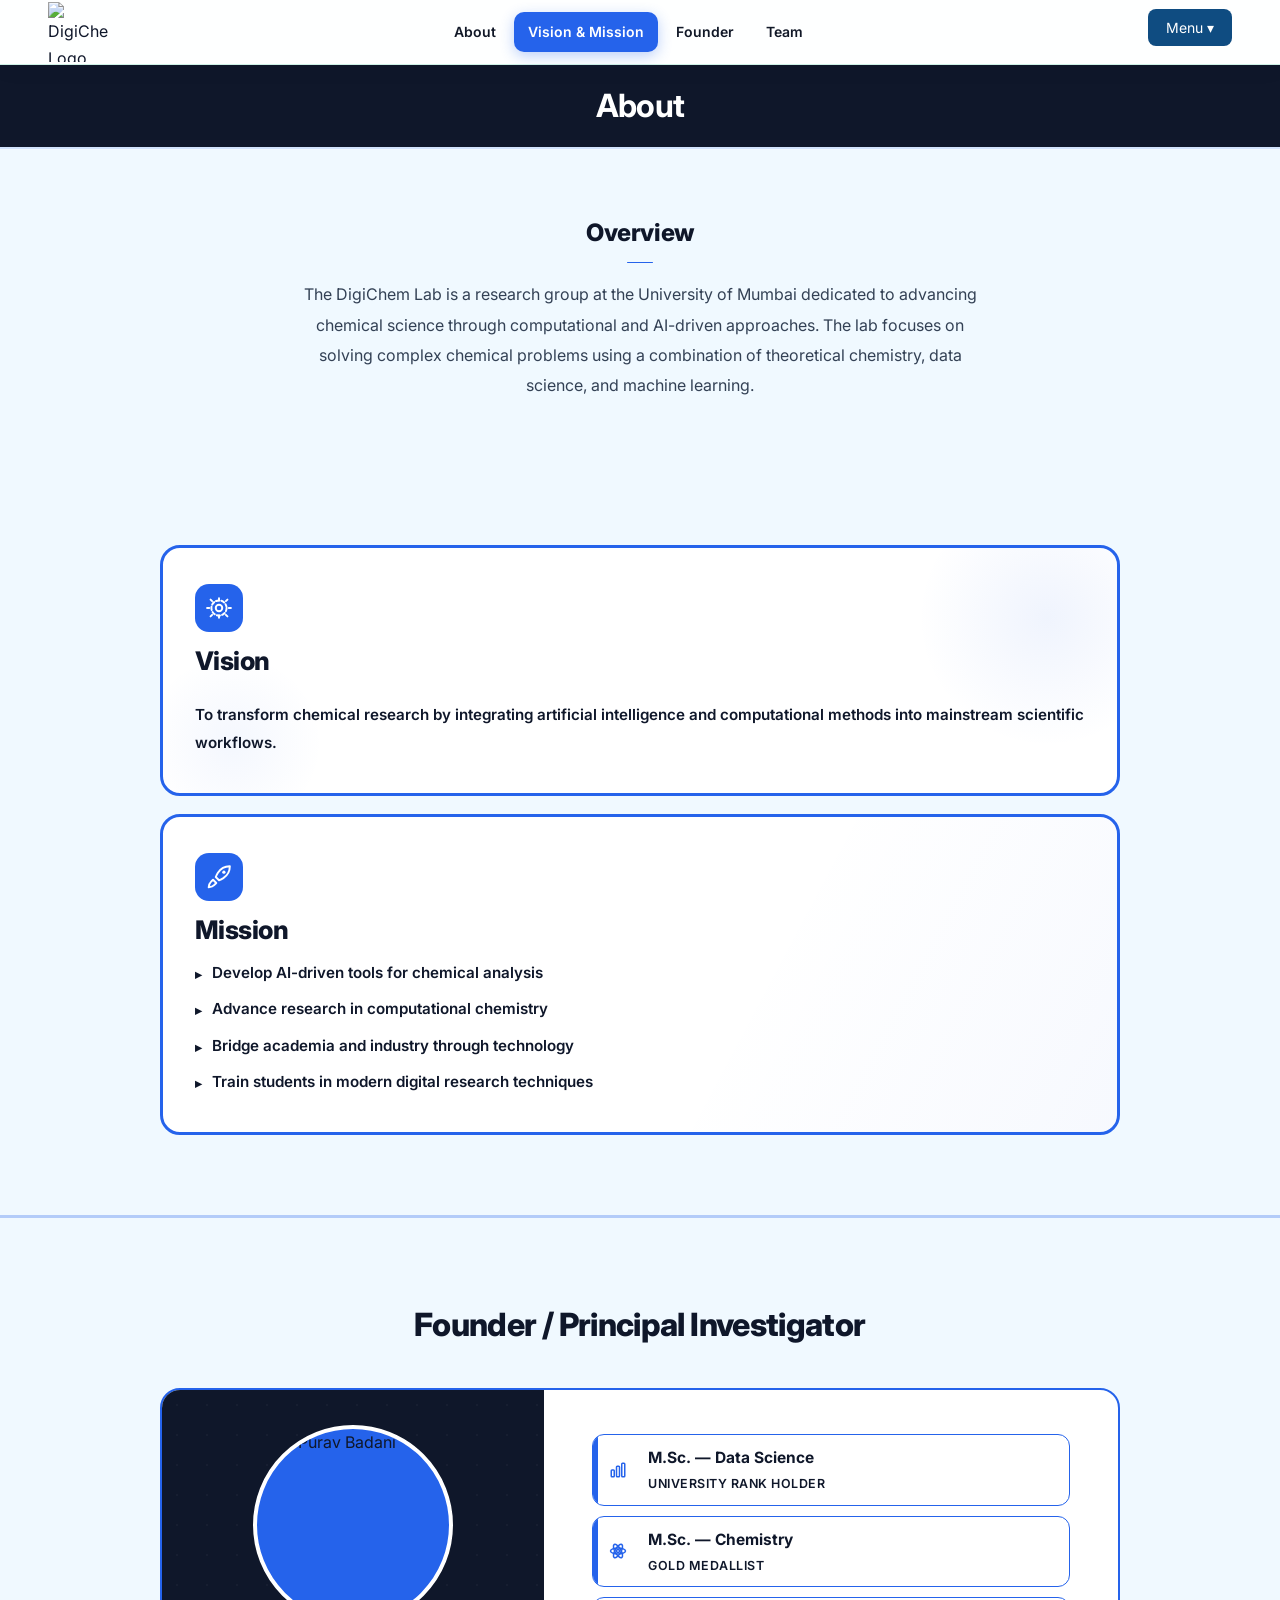
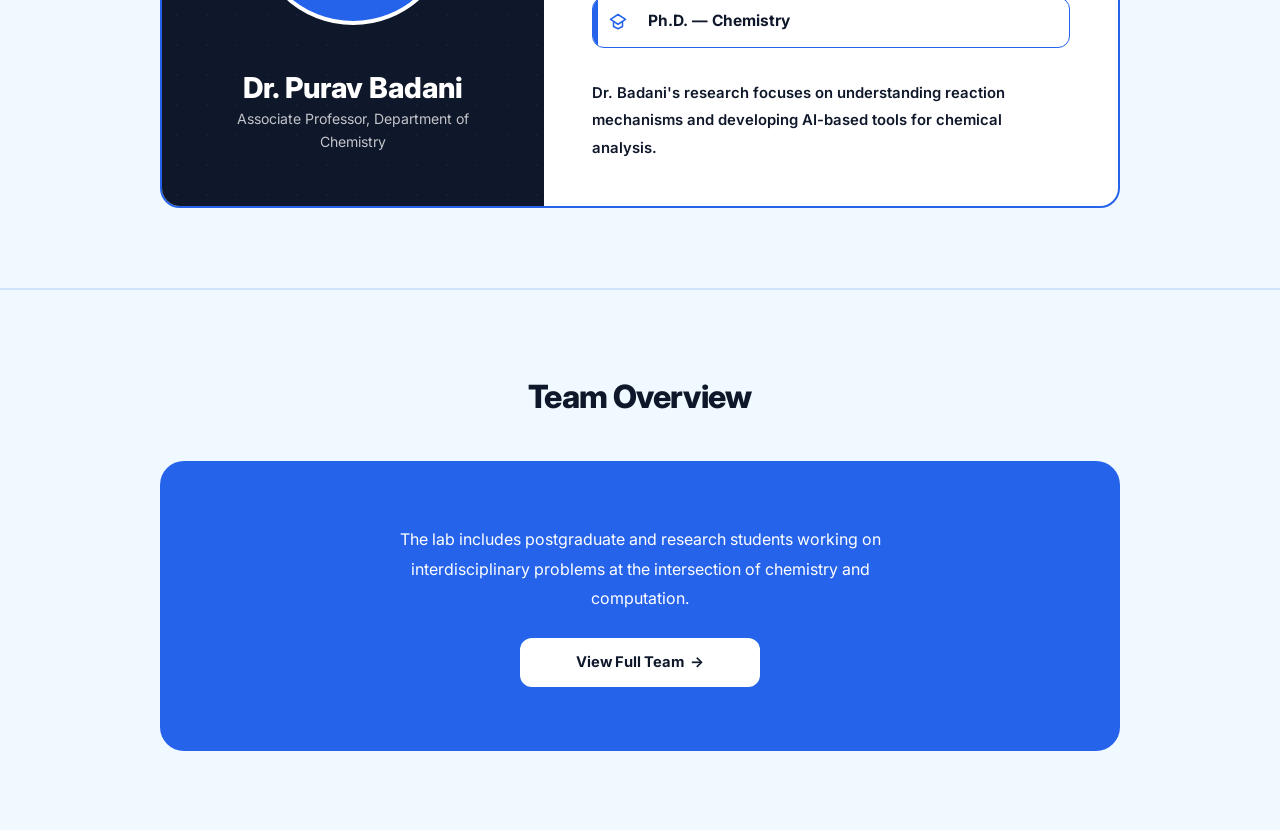
==== about page.html @ d2b0da03 "Add files via upload" ====
<!DOCTYPE html>
<html lang="en">
<head>
<meta charset="UTF-8">
<meta name="viewport" content="width=device-width, initial-scale=1.0, maximum-scale=1.0">
<title>About | DigiChem Lab</title>
<link rel="icon" type="image/svg" href="images/logo.svg">
<link href="https://fonts.googleapis.com/css2?family=Inter:opsz,wght@14..32,300;14..32,400;14..32,500;14..32,600;14..32,700;14..32,800&display=swap" rel="stylesheet">
<style>
*, *::before, *::after { box-sizing: border-box; margin: 0; padding: 0; font-family: 'Inter', sans-serif; }
:root { --bg: #f0f9ff; --blue: #2563eb; --dark: #0f172a; --w: #fff; }
html { scroll-behavior: smooth; }
body { background: var(--bg); color: var(--dark); line-height: 1.7; overflow-x: hidden; width: 100%; }

/* ══ NAV — DESKTOP (single row) ══ */
nav {
  position: sticky;
  top: 0;
  background: rgba(255, 255, 255, 0.92);
  backdrop-filter: blur(12px);
  z-index: 1000;
  box-shadow: 0 4px 20px rgba(0,0,0,0.05);
  border-bottom: 1px solid rgba(16, 185, 129, 0.2);
}

/* Single row wrapper for desktop */
.nav-row1 {
  display: flex;
  align-items: center;
  justify-content: space-between;
  padding: 0 48px;
  height: 64px;
}

.nav-logo {
  width: 60px;   /* adjust size */
  height: 60px;
  object-fit: contain;
}

/* Anchor links — center on desktop */
.nav-links {
  display: flex;
  align-items: center;
  gap: 4px;
  margin: 0 auto;
  padding: 0 16px;
}

.nav-link{
  font-size:0.875rem;
  font-weight:600;
  padding:8px 14px;
  border-radius:10px;
  color:#111827;
  text-decoration:none;
  white-space:nowrap;

  transition:
    background 0.2s,
    color 0.2s,
    transform 0.18s,
    box-shadow 0.2s;
}

.nav-link:hover{
  background:#2563eb;
  color:#ffffff;
  transform:translateY(-2px);
  box-shadow:0 4px 14px rgba(37,99,235,0.35);
}

.nav-link.active{
  background:#2563eb;
  color:#ffffff;
  box-shadow:0 4px 14px rgba(37,99,235,0.3);
}

.nav-link:active{
  transform:scale(0.97);
}

/* Menu dropdown — far right */
.nav-right {
  flex-shrink: 0;
  display: flex;
  align-items: center;
}

.dropdown {
  position: relative;
  display: inline-block;
  padding-bottom: 10px;
}

.dropbtn {
  background: #0f4c81;
  color: white;
  padding: 10px 18px;
  font-size: 14px;
  border: none;
  border-radius: 8px;
  cursor: pointer;
  transition: 0.3s ease;
}

.dropbtn:hover { background: #0891b2; }

.dropdown-content {
  position: absolute;
  top: 100%;
  right: 0;
  background: #ffffff;
  border-radius: 8px;
  box-shadow: 0 10px 30px rgba(0,0,0,0.15);
  opacity: 0;
  visibility: hidden;
  transform: translateY(10px);
  transition: 0.3s ease;
  min-width: 180px;
  z-index: 1001;
}

.dropdown-content a {
  color: #0f172a;
  padding: 10px 12px;
  text-decoration: none;
  display: block;
  font-weight: 500;
  transition: 0.25s ease;
}

.dropdown-content a:hover {
  background: #f1f5f9;
  color: #0f4c81;
  padding-left: 20px;
}

.dropdown:hover .dropdown-content {
  opacity: 1;
  visibility: visible;
  transform: translateY(0);
}

/* Row 2 — hidden on desktop, shown on mobile */
.nav-row2 {
  display: none;
}

/* ══ MOBILE — anchor links ABOVE logo + menu ══ */
@media (max-width: 768px) {

  /* Make nav act like stacked rows */
  nav{
    display:flex;
    flex-direction:column-reverse;
  }

  /* Row with logo + menu becomes second row */
  .nav-row1{
    padding:0 16px;
    height:52px;
    display:flex;
    justify-content:space-between;
    align-items:center;
  }

  .nav-logo{
    height:32px;
    width:auto;
  }

  .dropbtn{
    padding:8px 12px;
    font-size:13px;
  }

  .dropdown-content{
    right:0;
    left:auto;
    min-width:160px;
  }

  /* Hide desktop anchor links in row1 */
  .nav-links{
    display:none;
  }

  /* SHOW mobile anchor links as TOP row */
  .nav-row2{
    display:flex;
    justify-content:center;
    align-items:center;
    flex-wrap:wrap;
    gap:4px;
    padding:8px 8px 6px;
    border-bottom:1px solid rgba(0,0,0,0.06);
    border-top:none;
    background:white;
  }

  .nav-row2 .nav-link{
    font-size:0.72rem;
    padding:5px 9px;
  }
}

@media (max-width: 360px) {
  .nav-row2 .nav-link { font-size: 0.65rem; padding: 5px 6px; }
}

/* ══ REST OF PAGE ══ */
.section-inner { max-width: 960px; margin: 0 auto; width: 100%; }

.hero {
  background: #0f172a;
  padding: 22px 48px;
  text-align: center;
}
.hero h1 {
  font-size: clamp(1.4rem, 3vw, 2rem);
  font-weight: 700; color: var(--w); line-height: 1.2;
  letter-spacing: -0.02em;
}
.hero-overview {
  font-size: clamp(.8rem, 2vw, 1rem);
  color: rgba(255,255,255,0.75);
  margin-top: 10px;
  max-width: 640px;
  margin-left: auto;
  margin-right: auto;
  line-height: 1.65;
}

.divider { height: 2px; background: var(--blue); opacity: .15; }
.about-overview {
  max-width: 760px;
  width: 100%;
  margin: 0 auto;
  padding: clamp(32px, 6vw, 64px) clamp(20px, 5%, 40px);
  text-align: center;
  box-sizing: border-box;
}
.overview-heading {
  font-size: clamp(1rem, 3vw, 1.5rem);
  font-weight: 800;
  color: var(--dark);
  letter-spacing: -0.02em;
  margin-bottom: 16px;
  display: inline-block;
  position: relative;
}
.overview-heading::after {
  content: '';
  display: block;
  width: 26px;
  height: 1px;
  background: var(--blue);
  border-radius: 2px;
  margin: 8px auto 0;
}
.about-overview p {
  font-size: clamp(.95rem, 2.2vw, 1rem);
  color: #334155;
  line-height: 1.9;
  max-width: 300%;
  margin: 0 auto;
}
@media (max-width: 768px) {
  .about-overview {
    padding: clamp(18px, 5vw, 30px) clamp(10px, 5%, 22px);
  }
}
@media (max-width: 400px) {
  .about-overview {
    padding: 17px 14px;
  }
  .about-overview p {
    font-size: 0.98rem;
  }
}
.divider-thick { height: 3px; opacity: .3; }

.vm-section, .founder, .team-section {
  padding: clamp(32px,7vw,80px) clamp(16px,5%,48px);
}
.vm-section .section-inner,
.founder    .section-inner,
.team-section .section-inner { display: flex; flex-direction: column; align-items: center; }

.vm-cards { display: flex; flex-direction: column; gap: 18px; width: 100%; }
.vm-card {
  position: relative; overflow: hidden; background: var(--w);
  border: 3px solid var(--blue); border-radius: 20px;
  padding: clamp(20px,4vw,36px) clamp(16px,4vw,32px);
  display: flex; flex-direction: column; gap: 14px;
  transition: transform .2s; min-width: 0;
}
.vm-card:hover { transform: translateY(-4px); }
.vm-card > * { position: relative; z-index: 1; }

#visionCard::before, #visionCard::after { content: ''; position: absolute; border-radius: 50%; pointer-events: none; z-index: 0; }
#visionCard::before { width: 260px; height: 260px; top: -60px; right: -60px; background: radial-gradient(circle, rgba(37,99,235,.07) 0%, transparent 70%); animation: glow-drift-a 9s ease-in-out infinite alternate; }
#visionCard::after { width: 180px; height: 180px; bottom: -40px; left: -20px; background: radial-gradient(circle, rgba(37,99,235,.05) 0%, transparent 70%); animation: glow-drift-b 12s ease-in-out infinite alternate; }
@keyframes glow-drift-a { 0%{transform:translate(0,0) scale(1)} 50%{transform:translate(-18px,14px) scale(1.08)} 100%{transform:translate(10px,-10px) scale(.95)} }
@keyframes glow-drift-b { 0%{transform:translate(0,0) scale(1)} 50%{transform:translate(14px,-10px) scale(1.1)} 100%{transform:translate(-8px,16px) scale(.92)} }

#missionCard::before {
  content: ''; position: absolute; inset: 0; z-index: 0; pointer-events: none;
  background: linear-gradient(118deg, transparent 30%, rgba(37,99,235,.04) 50%, transparent 70%);
  background-size: 200% 200%; animation: band-slide 8s ease-in-out infinite alternate;
}
@keyframes band-slide { 0%{background-position:0% 0%} 100%{background-position:100% 100%} }

.icon { width: 48px; height: 48px; border-radius: 14px; background: var(--blue); color: var(--w); display: flex; align-items: center; justify-content: center; flex-shrink: 0; }
.card-title { font-size: clamp(1.1rem,3.5vw,1.6rem); font-weight: 800; color: var(--dark); letter-spacing: -.02em; line-height: 1.2; position: relative; display: inline-block; }
.card-title::after { content: ''; position: absolute; left: 0; bottom: -2px; height: 2px; width: 0; background: var(--blue); border-radius: 2px; transition: width .35s ease; }
.vm-card:hover .card-title::after { width: 100%; }
.body-txt { font-size: clamp(.8rem,2vw,.95rem); font-weight: 600; color: var(--dark); line-height: 1.85; }
.list { list-style: none; display: flex; flex-direction: column; gap: 10px; font-size: clamp(.8rem,2vw,.95rem); font-weight: 600; color: var(--dark); line-height: 1.75; }
.list li { display: flex; align-items: flex-start; gap: 10px; }
.list li::before { content: '▸'; font-size: .8rem; margin-top: 4px; flex-shrink: 0; }
.vm-card:hover .icon { animation: icon-pulse .6s ease; }
@keyframes icon-pulse { 0%{transform:scale(1)} 40%{transform:scale(1.18)} 70%{transform:scale(.94)} 100%{transform:scale(1)} }
.vm-card:hover .icon svg { animation: spin-once .6s ease; }
@keyframes spin-once { from{transform:rotate(0deg)} to{transform:rotate(360deg)} }

.founder-heading, .team-h {
  font-size: clamp(1rem,3.5vw,2rem); font-weight: 800; color: var(--dark);
  letter-spacing: -.02em; margin-bottom: clamp(18px,4vw,36px); text-align: center;
}
.founder-card {
  background: var(--w); border: 2px solid var(--blue); border-radius: 20px;
  display: flex; flex-direction: row; align-items: stretch; overflow: hidden; width: 100%;
}
.f-photo-banner {
  width: 40%; background: var(--dark);
  display: flex; flex-direction: column; justify-content: center; align-items: center;
  padding: 24px; gap: 12px; position: relative;
}
.f-photo-banner::after {
  content: ''; position: absolute; inset: 0;
  background-image: radial-gradient(circle, rgba(255,255,255,.03) 1px, transparent 1px);
  background-size: 30px 30px; pointer-events: none;
}
.f-photo {
  width: clamp(120px, 22vw, 200px); height: clamp(120px, 22vw, 200px);
  border-radius: 50%; background: var(--blue); border: 4px solid var(--w);
  display: flex; align-items: center; justify-content: center;
  overflow: hidden; flex-shrink: 0; position: relative; z-index: 2;
}
.f-photo img { width: 200%; height: 100%; object-fit: cover; display: block; }
.f-banner-info { position: static; text-align: center; margin-top: 15px; padding: 18px 28px; z-index: 3; }
.f-name { font-weight: 800; font-size: clamp(1.1rem,3.5vw,1.8rem); color: var(--w); line-height: 1.2; margin-top: 1px; }
.f-role { font-size: clamp(.72rem,2vw,.88rem); color: rgba(255,255,255,.75); line-height: 1.6; margin-top: 3px; }

.f-right { flex: 1; padding: clamp(18px,4vw,44px) clamp(16px,4vw,48px); min-width: 0; }
.qual-list { list-style: none; display: flex; flex-direction: column; gap: 10px; margin-bottom: clamp(14px,3vw,32px); }
.qual-list li { display: flex; align-items: stretch; border-radius: 12px; overflow: hidden; border: 1.5px solid var(--blue); background: var(--w); transition: transform .18s; min-width: 0; }
.qual-list li:hover { transform: translateX(4px); }
.bar { width: 5px; flex-shrink: 0; background: var(--blue); }
.ql-icon { width: 40px; flex-shrink: 0; color: var(--blue); display: flex; align-items: center; justify-content: center; }
.ql-txt { flex: 1; min-width: 0; padding: 10px 10px; display: flex; flex-direction: column; gap: 2px; }
.ql-deg { font-size: clamp(.75rem,2vw,.97rem); font-weight: 700; color: var(--dark); }
.ql-detail { font-size: clamp(.62rem,1.5vw,.78rem); font-weight: 600; color: var(--dark); letter-spacing: .04em; text-transform: uppercase; }
.bio { font-size: clamp(.78rem,2vw,.93rem); font-weight: 600; color: var(--dark); line-height: 1.85; }

.team-card { background: var(--blue); border-radius: 24px; width: 100%; }
.team-inner { padding: clamp(28px,6vw,64px) clamp(16px,5vw,56px); display: flex; flex-direction: column; align-items: center; gap: 20px; text-align: center; }
.team-desc { font-size: clamp(.8rem,2vw,1rem); color: var(--w); line-height: 1.85; max-width: 560px; }
.btn {
  display: inline-flex; align-items: center; justify-content: center; gap: 6px;
  background: var(--w); color: var(--dark);
  font-size: clamp(.8rem,2.2vw,.92rem); font-weight: 700;
  padding: 12px clamp(20px,5vw,38px); border-radius: 12px; text-decoration: none;
  transition: background .18s, color .18s, transform .18s;
  margin-top: 4px; border: none; width: 100%; max-width: 240px;
}
.btn:hover { background: var(--dark); color: var(--w); transform: translateY(-2px); }
.btn::after { content: ' →'; }

footer { background: var(--dark); padding: 1.5rem clamp(16px,5%,40px); text-align: center; border-top: 1.5px solid rgba(37,99,235,0.25); }
footer p { color: #94a3b8; font-size: clamp(.7rem,2vw,.88rem); word-break: break-word; }

/* ── SCROLL TRANSITIONS ── */
.scroll-reveal {
  opacity: 0;
  will-change: opacity, transform;
  transition: opacity .65s cubic-bezier(.22,1,.36,1), transform .65s cubic-bezier(.22,1,.36,1);
}
.sr-up    { transform: translateY(40px); }
.sr-down  { transform: translateY(-40px); }
.sr-left  { transform: translateX(-40px); }
.sr-right { transform: translateX(40px); }
.sr-scale { transform: scale(.93); }
.scroll-reveal.visible { opacity: 1; transform: none; }
.scroll-reveal.exit-up    { opacity: 0; transform: translateY(-30px); }
.scroll-reveal.exit-down  { opacity: 0; transform: translateY(30px); }
.sr-stagger > .scroll-reveal:nth-child(1) { transition-delay: 0s; }
.sr-stagger > .scroll-reveal:nth-child(2) { transition-delay: .12s; }
.sr-stagger > .scroll-reveal:nth-child(3) { transition-delay: .24s; }
.sr-stagger > .scroll-reveal:nth-child(4) { transition-delay: .36s; }

@keyframes up { from{opacity:0;transform:translateY(28px)} to{opacity:1;transform:none} }

/* ══ RESPONSIVE — PHONE ══ */
@media (max-width: 640px) {
  .hero { padding: 18px 20px; }
  .founder-card { flex-direction: column; }
  .f-photo-banner { width: 100%; padding: 28px 16px 20px; }
  .f-photo { width: clamp(90px, 28vw, 130px); height: clamp(90px, 28vw, 130px); }
  .f-banner-info { padding: 10px 12px; margin-top: 8px; }
  .f-name { font-size: clamp(1rem, 5vw, 1.3rem); }
  .f-right { padding: 20px 16px; }
}
</style>
</head>
<body>

<nav>
  <!-- Row 1: always visible — logo + anchor links (desktop) + menu btn -->
  <div class="nav-row1">
    <img src="images/logo.png" alt="DigiChem Logo" class="nav-logo">

    <!-- Anchor links — in row 1 on desktop, hidden on mobile -->
    <div class="nav-links" id="navLinksDesktop">
      <a href="#about" class="nav-link">About</a>
      <a href="#vm" class="nav-link">Vision &amp; Mission</a>
      <a href="#founder" class="nav-link">Founder</a>
      <a href="#team" class="nav-link">Team</a>
    </div>

    <div class="nav-right">
      <div class="dropdown">
        <button class="dropbtn">Menu ▾</button>
        <div class="dropdown-content">
          <a href="index.html">Home</a>
          <a href="research.html">Research</a>
          <a href="projects.html">Projects</a>
          <a href="team.html">Our Team</a>
          <a href="facilities.html">Lab Facilities &amp; Tools</a>
          <a href="publications.html">Publication</a>
          <a href="collaboration.html">Collaboration</a>
          <a href="contact us.html">Contact Us</a>
        </div>
      </div>
    </div>
  </div>

  <!-- Row 2: mobile only — anchor links below logo+menu -->
  <div class="nav-row2" id="navLinksMobile">
    <a href="#about" class="nav-link">About</a>
    <a href="#vm" class="nav-link">Vision &amp; Mission</a>
    <a href="#founder" class="nav-link">Founder</a>
    <a href="#team" class="nav-link">Team</a>
  </div>
</nav>

<section id="about" class="hero">
  <h1>About</h1>
</section>

<div class="divider"></div>

<div class="about-overview">
  <h2 class="overview-heading">Overview</h2>
  <p>The DigiChem Lab is a research group at the University of Mumbai dedicated to advancing chemical science through computational and AI-driven approaches. The lab focuses on solving complex chemical problems using a combination of theoretical chemistry, data science, and machine learning.</p>
</div>

<section id="vm" class="vm-section">
  <div class="section-inner">
    <div class="vm-cards sr-stagger">
      <div class="vm-card scroll-reveal sr-left" id="visionCard">
        <div class="icon"><svg width="26" height="26" viewBox="0 0 24 24" fill="none" stroke="currentColor" stroke-width="1.8" stroke-linecap="round" stroke-linejoin="round"><circle cx="12" cy="12" r="3"/><path d="M12 5V3M12 21v-2M4.22 4.22l1.42 1.42M18.36 18.36l1.42 1.42M3 12H1M23 12h-2M4.22 19.78l1.42-1.42M18.36 5.64l1.42-1.42"/><circle cx="12" cy="12" r="7" stroke-dasharray="3 2"/></svg></div>
        <div class="card-title">Vision</div>
        <p class="body-txt" style="margin-top:10px;">To transform chemical research by integrating artificial intelligence and computational methods into mainstream scientific workflows.</p>
      </div>
      <div class="vm-card scroll-reveal sr-right" id="missionCard">
        <div class="icon"><svg width="26" height="26" viewBox="0 0 24 24" fill="none" stroke="currentColor" stroke-width="1.8" stroke-linecap="round" stroke-linejoin="round"><path d="M4.5 16.5c-1.5 1.26-2 5-2 5s3.74-.5 5-2l2-2-3-3-2 2zM12 15l-3-3a22 22 0 0 1 2-3.95A12.88 12.88 0 0 1 22 2c0 2.72-.78 7.5-6 11a22.35 22.35 0 0 1-4 2z"/><circle cx="16.5" cy="7.5" r="1.5" fill="currentColor" stroke="none"/></svg></div>
        <div class="card-title">Mission</div>
        <ul class="list">
          <li>Develop AI-driven tools for chemical analysis</li>
          <li>Advance research in computational chemistry</li>
          <li>Bridge academia and industry through technology</li>
          <li>Train students in modern digital research techniques</li>
        </ul>
      </div>
    </div>
  </div>
</section>

<div class="divider divider-thick"></div>

<section id="founder" class="founder">
  <div class="section-inner">
    <div class="founder-heading scroll-reveal sr-up">Founder / Principal Investigator</div>
    <div class="founder-card scroll-reveal sr-scale">
      <div class="f-photo-banner">
        <div class="f-photo"><img src="dr_purav_badani.jpeg" alt="Dr. Purav Badani"></div>
        <div class="f-banner-info">
          <div class="f-name">Dr. Purav Badani</div>
          <div class="f-role">Associate Professor, Department of Chemistry</div>
        </div>
      </div>
      <div class="f-right">
        <ul class="qual-list">
          <li><div class="bar"></div><div class="ql-icon"><svg width="18" height="18" viewBox="0 0 24 24" fill="none" stroke="currentColor" stroke-width="2" stroke-linecap="round" stroke-linejoin="round"><rect x="3" y="12" width="4" height="9" rx="1"/><rect x="10" y="7" width="4" height="14" rx="1"/><rect x="17" y="3" width="4" height="18" rx="1"/></svg></div><div class="ql-txt"><span class="ql-deg">M.Sc. — Data Science</span><span class="ql-detail">University Rank Holder</span></div></li>
          <li><div class="bar"></div><div class="ql-icon"><svg width="18" height="18" viewBox="0 0 24 24" fill="none" stroke="currentColor" stroke-width="2" stroke-linecap="round" stroke-linejoin="round"><circle cx="12" cy="12" r="2"/><ellipse cx="12" cy="12" rx="10" ry="4"/><ellipse cx="12" cy="12" rx="10" ry="4" transform="rotate(60 12 12)"/><ellipse cx="12" cy="12" rx="10" ry="4" transform="rotate(120 12 12)"/></svg></div><div class="ql-txt"><span class="ql-deg">M.Sc. — Chemistry</span><span class="ql-detail">Gold Medallist</span></div></li>
          <li><div class="bar"></div><div class="ql-icon"><svg width="18" height="18" viewBox="0 0 24 24" fill="none" stroke="currentColor" stroke-width="2" stroke-linecap="round" stroke-linejoin="round"><polygon points="12 2 22 8.5 12 15 2 8.5"/><polyline points="6 11.5 6 18 12 21 18 18 18 11.5"/></svg></div><div class="ql-txt"><span class="ql-deg">Ph.D. — Chemistry</span><span class="ql-detail"></span></div></li>
        </ul>
        <p class="bio">Dr. Badani's research focuses on understanding reaction mechanisms and developing AI-based tools for chemical analysis.</p>
      </div>
    </div>
  </div>
</section>

<div class="divider"></div>

<section id="team" class="team-section">
  <div class="section-inner">
    <div class="team-h scroll-reveal sr-up">Team Overview</div>
    <div class="team-card scroll-reveal sr-up">
      <div class="team-inner">
        <p class="team-desc">The lab includes postgraduate and research students working on interdisciplinary problems at the intersection of chemistry and computation.</p>
        <a href="team.html" class="btn">View Full Team</a>
      </div>
    </div>
  </div>
</section>

<script>
// Highlight active link on scroll — applies to both desktop + mobile sets
const sections = document.querySelectorAll('#about, #vm, #founder, #team');
const allNavLinks = document.querySelectorAll('.nav-link');

sections.forEach(s => {
  new IntersectionObserver((entries) => {
    entries.forEach(entry => {
      if (entry.isIntersecting) {
        allNavLinks.forEach(l => l.classList.remove('active'));
        document.querySelectorAll('.nav-link[href="#' + entry.target.id + '"]')
          .forEach(l => l.classList.add('active'));
      }
    });
  }, { threshold: 0.4 }).observe(s);
});

// Smooth scroll — offset by nav height
allNavLinks.forEach(link => {
  link.addEventListener('click', e => {
    e.preventDefault();
    const target = document.querySelector(link.getAttribute('href'));
    if (target) {
      const navH = document.querySelector('nav').offsetHeight;
      const top = target.getBoundingClientRect().top + window.scrollY - navH - 8;
      window.scrollTo({ top, behavior: 'smooth' });
    }
  });
});

// Scroll reveal
const revealEls = document.querySelectorAll('.scroll-reveal');
let lastScrollY = window.scrollY;

const revealObserver = new IntersectionObserver((entries) => {
  const scrollingDown = window.scrollY >= lastScrollY;
  entries.forEach(entry => {
    if (entry.isIntersecting) {
      entry.target.classList.add('visible');
      entry.target.classList.remove('exit-up', 'exit-down');
    } else {
      if (scrollingDown) {
        entry.target.classList.add('exit-up');
        entry.target.classList.remove('visible', 'exit-down');
        setTimeout(() => {
          if (!entry.target.classList.contains('visible')) entry.target.classList.remove('exit-up');
        }, 350);
      } else {
        entry.target.classList.remove('visible', 'exit-up', 'exit-down');
      }
    }
  });
  lastScrollY = window.scrollY;
}, { threshold: 0.12, rootMargin: '0px 0px -40px 0px' });

window.addEventListener('scroll', () => { lastScrollY = window.scrollY; }, { passive: true });
revealEls.forEach(el => revealObserver.observe(el));
</script>
</body>
</html>
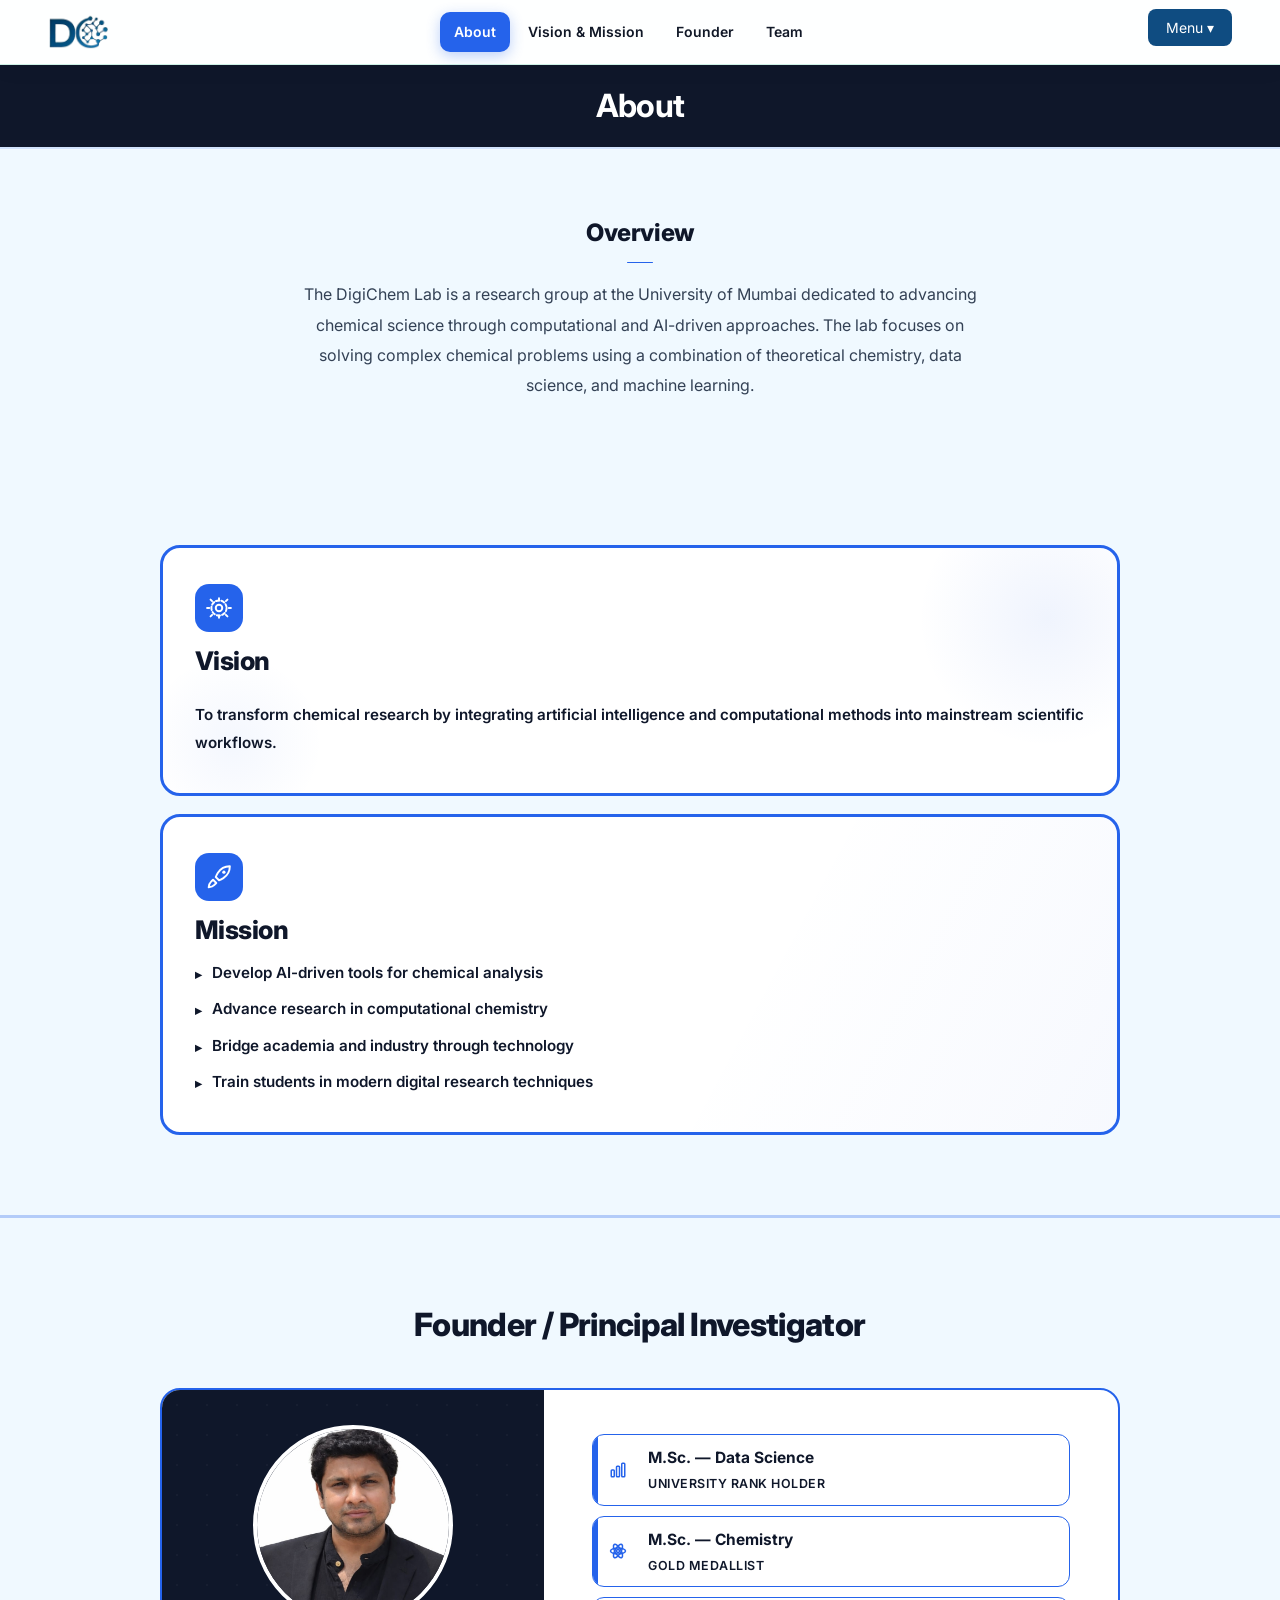
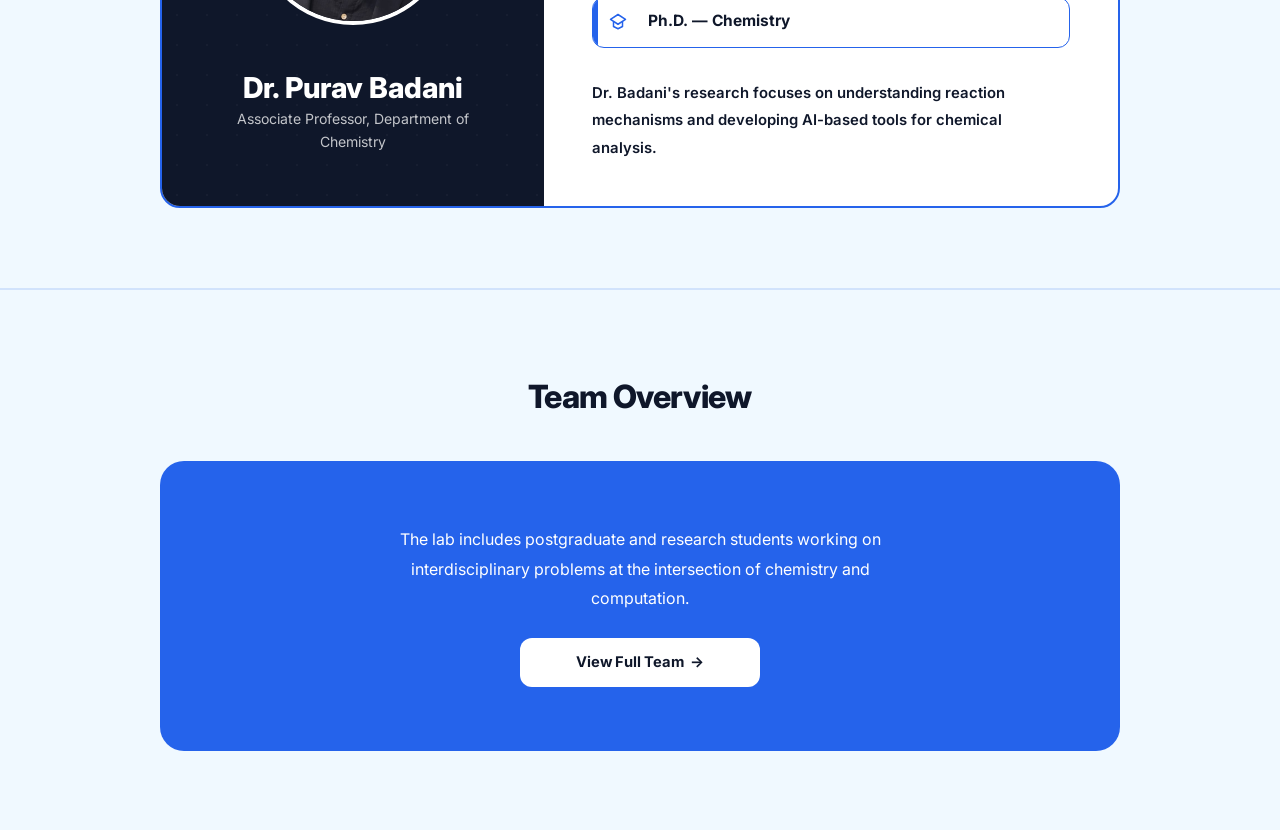
==== commit 6c5642a3: "about page.html" ====
--- a/about page.html
+++ b/about page.html
@@ -4,7 +4,7 @@
 <meta charset="UTF-8">
 <meta name="viewport" content="width=device-width, initial-scale=1.0, maximum-scale=1.0">
 <title>About | DigiChem Lab</title>
-<link rel="icon" type="image/svg" href="images/logo.svg">
+<link rel="icon" type="image/svg" href="logo.svg">
 <link href="https://fonts.googleapis.com/css2?family=Inter:opsz,wght@14..32,300;14..32,400;14..32,500;14..32,600;14..32,700;14..32,800&display=swap" rel="stylesheet">
 <style>
 *, *::before, *::after { box-sizing: border-box; margin: 0; padding: 0; font-family: 'Inter', sans-serif; }
@@ -420,7 +420,7 @@
 <nav>
   <!-- Row 1: always visible — logo + anchor links (desktop) + menu btn -->
   <div class="nav-row1">
-    <img src="images/logo.png" alt="DigiChem Logo" class="nav-logo">
+    <img src="logo.png" alt="DigiChem Logo" class="nav-logo">
 
     <!-- Anchor links — in row 1 on desktop, hidden on mobile -->
     <div class="nav-links" id="navLinksDesktop">
